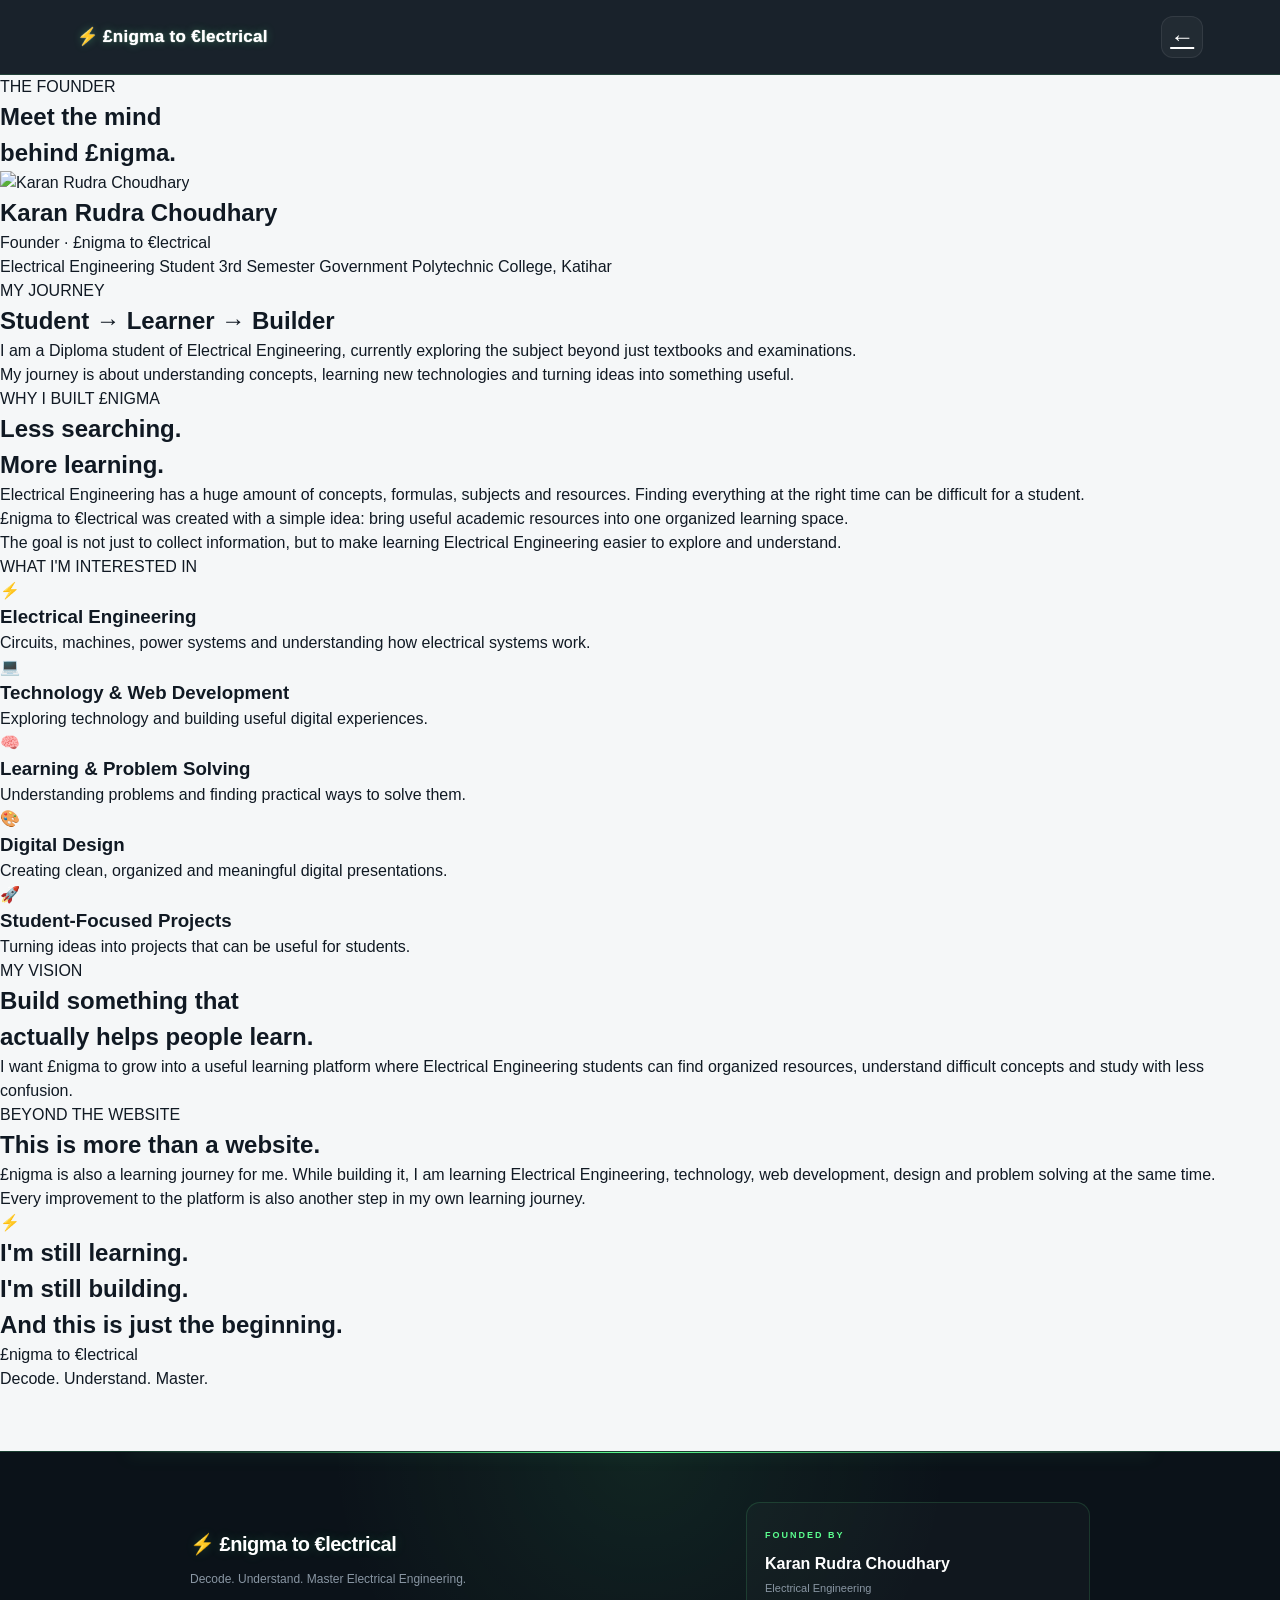
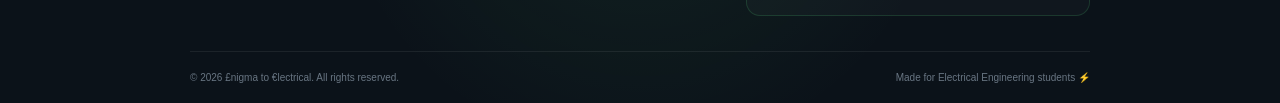
==== founder.html @ 637cfa57 "Add files via upload" ====
<!DOCTYPE html>
<html lang="en">
<head>
    <meta charset="UTF-8">
    <meta name="viewport" content="width=device-width, initial-scale=1.0">

    <title>Founder | £nigma to €lectrical</title>

    <link rel="stylesheet" href="style.css">
</head>

<body>

<header class="header">
    <div class="logo">⚡ £nigma to €lectrical</div>

    <a href="index.html" class="menu-btn" aria-label="Back to Home">
        ←
    </a>
</header>


<main class="founder-page">

    <!-- HERO -->
    <section class="founder-hero">

        <p class="founder-eyebrow">
            THE FOUNDER
        </p>

        <h1>
            Meet the mind<br>
            behind <span>£nigma.</span>
        </h1>

        <!-- PROFILE PHOTO -->
        <div class="founder-photo">
            <div class="founder-photo-inner">
    <img src="image/founder-dp.jpg" alt="Karan Rudra Choudhary">
            </div>
        </div>

        <h2>
            Karan Rudra Choudhary
        </h2>

        <p class="founder-role">
            Founder · £nigma to €lectrical
        </p>

        <div class="founder-meta">
            <span>Electrical Engineering Student</span>
            <span>3rd Semester</span>
            <span>Government Polytechnic College, Katihar</span>
        </div>

    </section>


    <!-- MY JOURNEY -->
    <section class="founder-section">

        <p class="founder-label">
            MY JOURNEY
        </p>

        <h2>
            Student → Learner → Builder
        </h2>

        <p>
            I am a Diploma student of Electrical Engineering,
            currently exploring the subject beyond just textbooks
            and examinations.
        </p>

        <p>
            My journey is about understanding concepts,
            learning new technologies and turning ideas into
            something useful.
        </p>

    </section>


    <!-- WHY I BUILT ENIGMA -->
    <section class="founder-section founder-highlight">

        <p class="founder-label">
            WHY I BUILT £NIGMA
        </p>

        <h2>
            Less searching.<br>
            More learning.
        </h2>

        <p>
            Electrical Engineering has a huge amount of
            concepts, formulas, subjects and resources.
            Finding everything at the right time can be difficult
            for a student.
        </p>

        <p>
            £nigma to €lectrical was created with a simple idea:
            bring useful academic resources into one organized
            learning space.
        </p>

        <p>
            The goal is not just to collect information,
            but to make learning Electrical Engineering
            easier to explore and understand.
        </p>

    </section>


    <!-- INTERESTS -->
    <section class="founder-section">

        <p class="founder-label">
            WHAT I'M INTERESTED IN
        </p>

        <div class="founder-interests">

            <div class="interest-card">
                <span>⚡</span>
                <h3>Electrical Engineering</h3>
                <p>
                    Circuits, machines, power systems and
                    understanding how electrical systems work.
                </p>
            </div>

            <div class="interest-card">
                <span>💻</span>
                <h3>Technology & Web Development</h3>
                <p>
                    Exploring technology and building useful
                    digital experiences.
                </p>
            </div>

            <div class="interest-card">
                <span>🧠</span>
                <h3>Learning & Problem Solving</h3>
                <p>
                    Understanding problems and finding
                    practical ways to solve them.
                </p>
            </div>

            <div class="interest-card">
                <span>🎨</span>
                <h3>Digital Design</h3>
                <p>
                    Creating clean, organized and meaningful
                    digital presentations.
                </p>
            </div>

            <div class="interest-card">
                <span>🚀</span>
                <h3>Student-Focused Projects</h3>
                <p>
                    Turning ideas into projects that can be
                    useful for students.
                </p>
            </div>

        </div>

    </section>


    <!-- MY VISION -->
    <section class="founder-section founder-vision">

        <p class="founder-label">
            MY VISION
        </p>

        <h2>
            Build something that<br>
            actually helps people learn.
        </h2>

        <p>
            I want £nigma to grow into a useful learning platform
            where Electrical Engineering students can find
            organized resources, understand difficult concepts
            and study with less confusion.
        </p>

    </section>


    <!-- BEYOND WEBSITE -->
    <section class="founder-section">

        <p class="founder-label">
            BEYOND THE WEBSITE
        </p>

        <h2>
            This is more than a website.
        </h2>

        <p>
            £nigma is also a learning journey for me.
            While building it, I am learning Electrical Engineering,
            technology, web development, design and problem solving
            at the same time.
        </p>

        <p>
            Every improvement to the platform is also
            another step in my own learning journey.
        </p>

    </section>


    <!-- FINAL MESSAGE -->
    <section class="founder-final">

        <div class="founder-final-icon">
            ⚡
        </div>

        <h2>
            I'm still learning.<br>
            I'm still building.<br>
            And this is just the beginning.
        </h2>

        <div class="founder-brand">
            £nigma to €lectrical
        </div>

        <p>
            Decode. Understand. Master.
        </p>

    </section>

</main>


<footer class="site-footer">

    <div class="footer-container">

        <div class="footer-brand">
            <h2>⚡ £nigma to €lectrical</h2>
            <p>
                Decode. Understand. Master Electrical Engineering.
            </p>
        </div>

        <div class="footer-founder">
            <span>FOUNDED BY</span>
            <h3>Karan Rudra Choudhary</h3>
            <p>Electrical Engineering</p>
        </div>

    </div>

    <div class="footer-bottom">
        <p>
            © 2026 £nigma to €lectrical. All rights reserved.
        </p>

        <p>
            Made for Electrical Engineering students ⚡
        </p>
    </div>

</footer>

</body>
</html>
---- style.css ----
/* =====================================================
   £NIGMA TO €LECTRICAL — PREMIUM STYLE
   ===================================================== */

* {
    margin: 0;
    padding: 0;
    box-sizing: border-box;
}

html {
    scroll-behavior: smooth;
}

body {
    font-family: Arial, Helvetica, sans-serif;
    background: #f5f7f8;
    color: #101923;
    line-height: 1.5;
}


/* ================= HEADER ================= */

.header {
    position: sticky;
    top: 0;
    z-index: 1000;

    display: flex;
    align-items: center;
    justify-content: space-between;

    padding: 16px 20px;

    background: rgba(16, 25, 35, 0.96);
    border-bottom: 1px solid rgba(91, 255, 143, 0.15);

    backdrop-filter: blur(12px);
}

.logo {
    color: white;
    font-size: 17px;
    font-weight: 800;
    letter-spacing: 0.3px;

    text-shadow:
        0 0 1px white,
        0 0 8px rgba(91, 255, 143, 0.35);
}

.menu-btn {
    width: 42px;
    height: 42px;

    display: flex;
    align-items: center;
    justify-content: center;

    border: 1px solid rgba(255,255,255,0.08);
    border-radius: 12px;

    background: rgba(255,255,255,0.04);

    color: white;
    font-size: 24px;

    cursor: pointer;

    transition: 0.25s ease;
}

.menu-btn:hover {
    background: rgba(91,255,143,0.10);
    border-color: rgba(91,255,143,0.40);
    color: #5bff8f;
}


/* ================= HERO ================= */

.hero {
    position: relative;
    overflow: hidden;
    isolation: isolate;

    min-height: 500px;

    display: flex;
    align-items: center;

    color: white;

    background:
        linear-gradient(
            90deg,
            rgba(5, 12, 18, 0.88),
            rgba(5, 12, 18, 0.48),
            rgba(5, 12, 18, 0.72)
        ),
        url("image/steel-tower.jpg");

    background-size: cover;
    background-position: center;
    background-repeat: no-repeat;

    box-shadow:
        inset 0 -80px 100px rgba(3, 10, 15, 0.45);
}

.hero::after {
    content: "";

    position: absolute;
    inset: 0;

    z-index: 1;

    background:
        linear-gradient(
            180deg,
            rgba(3, 9, 14, 0.15),
            rgba(3, 9, 14, 0.05) 45%,
            rgba(3, 9, 14, 0.72)
        );

    pointer-events: none;
}

.hero::before {
    content: "";

    position: absolute;

    width: 300px;
    height: 300px;

    right: -120px;
    bottom: -120px;

    z-index: 1;

    border-radius: 50%;

    background: rgba(91,255,143,0.09);

    filter: blur(55px);
}

.hero-content {
    position: relative;
    z-index: 2;

    max-width: 850px;

    padding: 70px 20px;

    color: white;
}

.eyebrow {
    display: inline-block;

    margin-bottom: 15px;
    padding: 6px 10px;

    color: #5bff8f;

    font-size: 11px;
    font-weight: 800;

    letter-spacing: 3px;

    border: 1px solid rgba(91,255,143,0.25);
    border-radius: 7px;

    background: rgba(91,255,143,0.06);
}

.hero h1 {
    color: #ffffff;

    font-size: clamp(40px, 9vw, 72px);

    line-height: 1.02;

    letter-spacing: -2px;

    text-shadow:
        0 3px 15px rgba(0,0,0,0.65),
        0 5px 30px rgba(0,0,0,0.75);
}

.hero-description {
    max-width: 600px;

    margin-top: 22px;
    padding-left: 14px;

    color: #b9c2cb;

    font-size: 15px;

    border-left: 2px solid rgba(91,255,143,0.55);
}

.scroll-indicator {
    position: absolute;

    right: 7%;
    bottom: 25px;

    z-index: 3;

    color: rgba(255,255,255,0.55);

    font-size: 9px;
    letter-spacing: 4px;
}


/* ================= BUTTON ================= */

.explore-btn,
.unit-btn {
    display: inline-block;

    margin-top: 25px;

    padding: 12px 18px;

    border: 1px solid #5bff8f;
    border-radius: 9px;

    background: transparent;

    color: #5bff8f;

    font-size: 12px;
    font-weight: 800;

    text-decoration: none;

    cursor: pointer;

    transition: 0.25s ease;
}

.explore-btn:hover,
.unit-btn:hover {
    background: #5bff8f;
    color: #101923;

    box-shadow:
        0 0 20px rgba(91,255,143,0.25);

    transform: translateY(-2px);
}


/* ================= SEARCH ================= */

.search-section {
    position: relative;
    z-index: 10;

    max-width: 1050px;

    margin: auto;

    padding: 25px 20px 5px;
}

.search-box {
    display: flex;
    align-items: center;

    width: 100%;
    height: 58px;

    padding: 0 10px 0 18px;

    background: rgba(255,255,255,0.97);

    border: 1px solid rgba(16,25,35,0.10);

    border-radius: 17px;

    box-shadow:
        0 10px 30px rgba(16,25,35,0.07);

    transition: 0.25s ease;
}

.search-box:focus-within {
    transform: translateY(-2px);

    border-color: rgba(91,255,143,0.65);

    box-shadow:
        0 0 0 4px rgba(91,255,143,0.10),
        0 14px 35px rgba(16,25,35,0.09);
}

.search-icon {
    margin-right: 10px;

    color: #7b8793;

    font-size: 22px;
}

#searchInput,
.search-box input {
    flex: 1;

    width: 100%;
    height: 100%;

    border: none;
    outline: none;

    background: transparent;

    color: #101923;

    font-size: 14px;
    font-weight: 600;

    box-shadow: none;
}

#searchInput::placeholder,
.search-box input::placeholder {
    color: #89939e;
}

.mic-btn {
    width: 42px;
    height: 42px;

    display: flex;
    align-items: center;
    justify-content: center;

    flex-shrink: 0;

    border: 1px solid #dce3e8;
    border-radius: 12px;

    background: #f5f7f8;

    cursor: pointer;

    font-size: 18px;

    transition: 0.25s ease;
}

.mic-btn:hover {
    background: #101923;
    border-color: #101923;

    transform: scale(1.05);
}

.mic-btn:disabled {
    opacity: 0.5;
    cursor: not-allowed;
}

.mic-btn.listening {
    background: #101923;
    border-color: #5bff8f;

    box-shadow:
        0 0 0 4px rgba(91,255,143,0.12),
        0 0 20px rgba(91,255,143,0.25);
}

.voice-status {
    margin-top: 8px;

    color: #7b8793;

    font-size: 10px;
}


/* ================= SECTIONS ================= */

.subjects,
.quick-access {
    max-width: 1050px;

    margin: auto;

    padding: 45px 20px;
}

.section-title p {
    color: #7b8793;

    font-size: 10px;
    font-weight: 800;

    letter-spacing: 2px;
}

.section-title h2 {
    margin-top: 4px;

    font-size: 30px;

    letter-spacing: -0.5px;
}


/* ================= SUBJECT GRID ================= */

.subject-grid {
    display: grid;

    gap: 15px;

    margin-top: 25px;
}

.subject-card {
    position: relative;
    overflow: hidden;

    display: flex;

    gap: 16px;

    padding: 20px;

    text-decoration: none;
    color: inherit;

    background:
        linear-gradient(
            145deg,
            rgba(255,255,255,0.98),
            rgba(246,249,250,0.96)
        );

    border: 1px solid rgba(16,25,35,0.08);

    border-radius: 20px;

    box-shadow:
        0 8px 25px rgba(16,25,35,0.06);

    transition:
        transform 0.3s ease,
        border-color 0.3s ease,
        box-shadow 0.3s ease;
}

.subject-card::before {
    content: "";

    position: absolute;

    width: 120px;
    height: 120px;

    right: -55px;
    top: -55px;

    border-radius: 50%;

    background: rgba(91,255,143,0.08);

    transition: 0.35s ease;
}

.subject-card::after {
    content: "→";

    position: absolute;

    right: 18px;
    bottom: 16px;

    color: #8a949e;

    font-size: 18px;
    font-weight: bold;

    opacity: 0;

    transform: translateX(-6px);

    transition: 0.3s ease;
}

.subject-card:hover {
    transform: translateY(-6px);

    border-color: rgba(91,255,143,0.45);

    box-shadow:
        0 15px 35px rgba(16,25,35,0.11);
}

.subject-card:hover::before {
    transform: scale(1.5);

    background: rgba(91,255,143,0.13);
}

.subject-card:hover::after {
    opacity: 1;
    transform: translateX(0);
}


/* ================= SUBJECT ICON ================= */

.subject-icon {
    position: relative;
    z-index: 2;

    min-width: 56px;
    height: 56px;

    display: flex;
    align-items: center;
    justify-content: center;

    border-radius: 16px;

    background: #101923;

    color: white;

    font-size: 23px;

    box-shadow:
        0 6px 15px rgba(16,25,35,0.18);

    transition: 0.3s ease;
}

.subject-card:hover .subject-icon {
    transform: scale(1.06) rotate(-2deg);

    box-shadow:
        0 8px 20px rgba(16,25,35,0.25);
}

.subject-info {
    position: relative;
    z-index: 2;

    flex: 1;
}

.subject-info span {
    color: #8a949e;

    font-size: 10px;
    font-weight: 800;

    letter-spacing: 1.5px;
}

.subject-info h3 {
    margin: 5px 0;

    color: #101923;

    font-size: 18px;
    font-weight: 800;

    line-height: 1.25;
}

.subject-info p {
    margin-top: 5px;

    color: #7b8793;

    font-size: 12px;
}


/* ================= STUDY TOOLS ================= */

.tools-grid {
    display: grid;

    grid-template-columns: 1fr 1fr;

    gap: 14px;

    margin-top: 25px;
}


/* ================= PREMIUM SYLLABUS CARD ================= */

.tool-card.syllabus-card {
    position: relative;
    overflow: hidden;

    padding: 22px;

    background:
        radial-gradient(
            circle at 100% 0%,
            rgba(91,255,143,0.13),
            transparent 145px
        ),
        linear-gradient(
            145deg,
            rgba(255,255,255,0.99),
            rgba(245,248,249,0.96)
        );

    border: 1px solid rgba(16,25,35,0.09);

    border-radius: 20px;

    box-shadow:
        0 8px 25px rgba(16,25,35,0.06);

    transition:
        transform 0.3s ease,
        border-color 0.3s ease,
        box-shadow 0.3s ease;
}

.tool-card.syllabus-card:hover {
    transform: translateY(-5px);

    border-color: rgba(91,255,143,0.48);

    box-shadow:
        0 16px 35px rgba(16,25,35,0.10);
}


/* Decorative glow */

.tool-card.syllabus-card::before {
    content: "";

    position: absolute;

    width: 110px;
    height: 110px;

    right: -55px;
    top: -55px;

    border-radius: 50%;

    background: rgba(91,255,143,0.09);

    transition: 0.35s ease;
}

.tool-card.syllabus-card:hover::before {
    transform: scale(1.5);
}


/* ================= SYLLABUS ICON ================= */

.syllabus-icon {
    position: relative;
    z-index: 2;

    width: 58px;
    height: 58px;

    display: flex;
    align-items: center;
    justify-content: center;

    border-radius: 16px;

    background: #101923;

    border: 1px solid rgba(91,255,143,0.25);

    font-size: 27px;

    box-shadow:
        0 7px 18px rgba(16,25,35,0.17);

    transition: 0.3s ease;
}

.syllabus-card:hover .syllabus-icon {
    transform: translateY(-2px) scale(1.05);

    border-color: rgba(91,255,143,0.55);

    box-shadow:
        0 9px 22px rgba(16,25,35,0.22);
}


/* ================= SYLLABUS CONTENT ================= */

.syllabus-content {
    position: relative;
    z-index: 2;

    margin-top: 16px;
}

.syllabus-content h3 {
    margin: 0;

    color: #101923;

    font-size: 18px;
    font-weight: 800;

    line-height: 1.25;
}

.syllabus-line {
    display: block;

    width: 42px;
    height: 3px;

    margin: 9px 0;

    border-radius: 10px;

    background: #19d989;

    box-shadow:
        0 0 8px rgba(25,217,137,0.20);
}

.syllabus-content p {
    margin: 0;

    color: #7b8793;

    font-size: 11px;
}


/* ================= PDF BUTTONS ================= */

.tool-card.syllabus-card .tool-actions {
    position: relative;
    z-index: 2;

    width: 100%;

    display: flex;
    flex-direction: column;

    gap: 9px;

    margin-top: 19px;
}

.tool-card.syllabus-card .tool-btn {
    position: relative;

    width: 100%;
    height: 46px;

    display: flex;
    align-items: center;
    justify-content: center;

    padding: 0 45px;

    border-radius: 11px;

    text-decoration: none;

    font-size: 12px;
    font-weight: 700;

    box-sizing: border-box;

    transition:
        transform 0.25s ease,
        box-shadow 0.25s ease,
        background 0.25s ease,
        border-color 0.25s ease;
}


/* Button left icon */

.tool-card.syllabus-card .tool-btn > span:first-child {
    position: absolute;

    left: 18px;

    font-size: 18px;
}


/* Arrow */

.tool-card.syllabus-card .tool-btn .arrow {
    position: absolute;

    right: 16px;

    font-size: 23px;
    font-weight: 300;

    line-height: 1;
}


/* Open */

.tool-card.syllabus-card .open-btn {
    background:
        linear-gradient(
            135deg,
            #073d34,
            #082923
        );

    color: #ffffff;

    border: 1px solid rgba(91,255,143,0.65);

    box-shadow:
        0 6px 15px rgba(0,70,55,0.16);
}

.tool-card.syllabus-card .open-btn:hover {
    transform: translateY(-2px);

    background:
        linear-gradient(
            135deg,
            #084a3e,
            #07332d
        );

    box-shadow:
        0 10px 22px rgba(0,90,65,0.23);
}


/* Download */

.tool-card.syllabus-card .download-btn {
    background: rgba(255,255,255,0.90);

    color: #14202b;

    border: 1px solid rgba(20,32,43,0.16);

    box-shadow:
        0 4px 12px rgba(20,32,43,0.05);
}

.tool-card.syllabus-card .download-btn > span:first-child {
    color: #116b61;
}

.tool-card.syllabus-card .download-btn:hover {
    transform: translateY(-2px);

    background: #ffffff;

    border-color: rgba(20,32,43,0.28);

    box-shadow:
        0 8px 18px rgba(20,32,43,0.08);
}


/* ================= UNIT PAGE ================= */

.unit-card {
    transition:
        transform 0.25s ease,
        border-color 0.25s ease,
        box-shadow 0.25s ease;
}

.unit-card:hover {
    transform: translateY(-3px);

    border-color: rgba(91,255,143,0.65);

    box-shadow:
        0 10px 25px rgba(0,0,0,0.08);
}

.unit-number {
    transition: 0.25s ease;
}

.unit-card:hover .unit-number {
    background: #101923;
    color: #5bff8f;
}


/* ================= FOOTER ================= */

.site-footer {
    position: relative;

    margin-top: 60px;

    padding: 50px 20px 0;

    background:
        radial-gradient(
            circle at 50% 0%,
            rgba(91,255,143,0.08),
            transparent 45%
        ),
        #0b1219;

    color: #ffffff;

    border-top: 1px solid rgba(91,255,143,0.18);

    overflow: hidden;
}

.site-footer::before {
    content: "";

    position: absolute;

    top: 0;
    left: 10%;
    right: 10%;

    height: 1px;

    background:
        linear-gradient(
            90deg,
            transparent,
            #5bff8f,
            transparent
        );

    box-shadow:
        0 0 15px rgba(91,255,143,0.5);
}

.footer-container {
    max-width: 900px;

    margin: auto;

    display: grid;

    grid-template-columns: 1.5fr 1fr;

    gap: 40px;

    align-items: center;

    padding-bottom: 35px;
}

.footer-brand h2 {
    color: #ffffff;

    font-size: 20px;

    letter-spacing: -0.5px;

    text-shadow:
        0 0 12px rgba(91,255,143,0.18);
}

.footer-brand p {
    max-width: 320px;

    margin-top: 10px;

    color: #8996a3;

    font-size: 12px;

    line-height: 1.7;
}

.footer-founder {
    padding: 18px;

    border: 1px solid rgba(91,255,143,0.14);

    border-radius: 14px;

    background: rgba(255,255,255,0.025);

    transition:
        transform 0.25s ease,
        border-color 0.25s ease,
        box-shadow 0.25s ease;
}

.footer-founder:hover {
    transform: translateY(-3px);

    border-color: rgba(91,255,143,0.45);

    box-shadow:
        0 10px 25px rgba(0,0,0,0.20);
}

.footer-founder span {
    color: #5bff8f;

    font-size: 9px;
    font-weight: 800;

    letter-spacing: 2px;
}

.footer-founder h3 {
    margin-top: 7px;

    color: #ffffff;

    font-size: 16px;
}

.footer-founder p {
    margin-top: 4px;

    color: #8996a3;

    font-size: 11px;
}

.footer-bottom {
    max-width: 900px;

    margin: auto;

    padding: 18px 0;

    display: flex;
    justify-content: space-between;

    gap: 15px;

    border-top: 1px solid rgba(255,255,255,0.07);

    color: #687582;

    font-size: 10px;
}


/* =====================================================
   DESKTOP
   ===================================================== */

@media (min-width: 700px) {

    .header {
        padding-left: 6%;
        padding-right: 6%;
    }

    .hero-content {
        padding-left: 8%;
    }

    .subject-grid {
        grid-template-columns: 1fr 1fr;
    }

    .tools-grid {
        grid-template-columns: 1fr 1fr;
    }

}


/* =====================================================
   MOBILE
   ===================================================== */

@media (max-width: 699px) {

    .header {
        padding: 13px 18px;
    }

    .logo {
        font-size: 15px;
    }


    /* HERO */

    .hero {
        min-height: 540px;
    }

    .hero-content {
        padding: 60px 20px;
    }

    .hero h1 {
        font-size: 43px;
    }

    .hero-description {
        font-size: 14px;
    }


    /* SEARCH */

    .search-section {
        padding: 25px 20px 5px;
    }


    /* SECTIONS */

    .subjects,
    .quick-access {
        padding: 45px 20px;
    }

    .section-title h2 {
        font-size: 30px;
    }


    /* SUBJECTS */

    .subject-grid {
        grid-template-columns: 1fr;
    }

    .subject-card {
        padding: 18px;

        border-radius: 18px;

        gap: 14px;
    }

    .subject-icon {
        min-width: 54px;
        height: 54px;

        border-radius: 15px;
    }

    .subject-info h3 {
        font-size: 17px;
    }

    .subject-info p {
        font-size: 11px;
    }


    /* SYLLABUS */

    .tools-grid {
        grid-template-columns: 1fr;

        gap: 18px;

        margin-top: 22px;
    }

    .tool-card.syllabus-card {
        padding: 21px;

        border-radius: 20px;
    }

    .syllabus-icon {
        width: 58px;
        height: 58px;

        font-size: 27px;
    }

    .syllabus-content {
        margin-top: 15px;
    }

    .syllabus-content h3 {
        font-size: 19px;
    }

    .syllabus-content p {
        font-size: 11px;
    }

    .tool-card.syllabus-card .tool-actions {
        margin-top: 18px;

        gap: 9px;
    }

    .tool-card.syllabus-card .tool-btn {
        height: 48px;

        font-size: 12px;

        border-radius: 11px;
    }


    /* FOOTER */

    .site-footer {
        margin-top: 40px;

        padding-top: 42px;
    }

    .footer-container {
        grid-template-columns: 1fr;

        gap: 25px;
    }

    .footer-founder {
        padding: 16px;
    }

    .footer-bottom {
        flex-direction: column;

        text-align: center;

        gap: 7px;
    }

}


/* =====================================================
   SMALL PHONES
   ===================================================== */

@media (max-width: 380px) {

    .logo {
        font-size: 14px;
    }

    .hero h1 {
        font-size: 39px;
    }

    .subjects,
    .quick-access {
        padding-left: 16px;
        padding-right: 16px;
    }

    .tool-card.syllabus-card {
        padding: 19px;
    }

    .tool-card.syllabus-card .tool-btn {
        font-size: 11px;
    }

}
/* =====================================================
   BACK TO TOP BUTTON
   ===================================================== */

.back-to-top {
    position: fixed;

    right: 20px;
    bottom: 22px;

    width: 48px;
    height: 48px;

    display: flex;
    align-items: center;
    justify-content: center;

    border: 1px solid rgba(91,255,143,0.45);
    border-radius: 15px;

    background: rgba(16,25,35,0.94);

    color: #5bff8f;

    font-size: 24px;
    font-weight: 700;

    cursor: pointer;

    z-index: 999;

    opacity: 0;
    visibility: hidden;

    transform: translateY(15px);

    box-shadow:
        0 8px 25px rgba(16,25,35,0.20),
        0 0 15px rgba(91,255,143,0.08);

    backdrop-filter: blur(10px);

    transition:
        opacity 0.3s ease,
        visibility 0.3s ease,
        transform 0.3s ease,
        background 0.25s ease,
        box-shadow 0.25s ease;
}


/* Visible */

.back-to-top.show {
    opacity: 1;
    visibility: visible;

    transform: translateY(0);
}


/* Hover */

.back-to-top:hover {
    background: #5bff8f;

    color: #101923;

    border-color: #5bff8f;

    transform: translateY(-4px);

    box-shadow:
        0 12px 28px rgba(16,25,35,0.22),
        0 0 22px rgba(91,255,143,0.22);
}


/* Click */

.back-to-top:active {
    transform: translateY(-1px) scale(0.96);
}


/* Mobile */

@media (max-width: 699px) {

    .back-to-top {
        right: 16px;
        bottom: 18px;

        width: 45px;
        height: 45px;

        border-radius: 14px;

        font-size: 22px;
    }

}

/* =====================================================
   SCROLL REVEAL ANIMATION
   ===================================================== */

.subject-card,
.syllabus-card {
    opacity: 0;
    transform: translateY(25px);

    transition:
        opacity 0.6s ease,
        transform 0.6s ease,
        border-color 0.3s ease,
        box-shadow 0.3s ease;
}


/* Visible state */

.subject-card.reveal,
.syllabus-card.reveal {
    opacity: 1;
    transform: translateY(0);
}


/* Stagger effect */

.subject-card:nth-child(2) {
    transition-delay: 0.08s;
}

.subject-card:nth-child(3) {
    transition-delay: 0.16s;
}

.subject-card:nth-child(4) {
    transition-delay: 0.24s;
}

.subject-card:nth-child(5) {
    transition-delay: 0.32s;
}

.syllabus-card:nth-child(2) {
    transition-delay: 0.12s;
}


/* Accessibility */

@media (prefers-reduced-motion: reduce) {

    .subject-card,
    .syllabus-card {
        opacity: 1;
        transform: none;
        transition: none;
    }

}
/* =====================================================
   STEP 3 — MOBILE UI POLISH
   ===================================================== */

@media (max-width: 699px) {

    /* Better touch experience */
    .explore-btn,
    .unit-btn,
    .tool-btn,
    .menu-btn,
    .mic-btn,
    .back-to-top {
        -webkit-tap-highlight-color: transparent;
    }


    /* Subject card */
    .subject-card {
        min-height: 92px;
        align-items: center;
    }

    .subject-info {
        min-width: 0;
        padding-right: 18px;
    }

    .subject-info h3 {
        overflow-wrap: anywhere;
    }


    /* Keep subject arrow visible on touch devices */
    .subject-card::after {
        opacity: 0.75;
        transform: translateX(0);
        right: 14px;
        bottom: 13px;
        font-size: 16px;
    }


    /* Search box */
    .search-box {
        height: 56px;
        padding-left: 15px;
        border-radius: 15px;
    }

    .search-icon {
        font-size: 20px;
        margin-right: 8px;
    }

    .mic-btn {
        width: 40px;
        height: 40px;
        border-radius: 11px;
    }


    /* Syllabus buttons */
    .tool-card.syllabus-card .tool-btn {
        min-height: 48px;
        padding-left: 42px;
        padding-right: 42px;
    }


    /* Footer text safety */
    .footer-founder h3,
    .footer-brand h2 {
        overflow-wrap: anywhere;
    }


    /* Prevent accidental horizontal overflow */
    body {
        overflow-x: hidden;
    }


  /* =====================================================
   STEP 4 — SEARCH MESSAGE POLISH
   ===================================================== */

#searchMessage {
    display: none;

    margin-top: 18px;
    padding: 15px 18px;

    border: 1px solid rgba(91,255,143,0.20);
    border-radius: 14px;

    background: rgba(91,255,143,0.06);

    color: #52606c;

    font-size: 12px;
    font-weight: 600;

    text-align: center;

    animation: searchMessageIn 0.3s ease;
}

#searchMessage.show {
    display: block;
}

#searchMessage::before {
    content: "⌕";

    display: block;

    margin-bottom: 5px;

    color: #19d989;

    font-size: 22px;
    font-weight: 700;
}

@keyframes searchMessageIn {

    from {
        opacity: 0;
        transform: translateY(8px);
    }

    to {
        opacity: 1;
        transform: translateY(0);
    }

}
  /* =====================================================
   MOBILE MENU
   ===================================================== */

#mobileMenu {
    position: fixed;

    top: 0;
    left: 0;

    width: 100%;
    height: 100vh;

    z-index: 2000;

    display: flex;
    align-items: flex-start;
    justify-content: flex-end;

    padding: 75px 16px 20px;

    background: rgba(5, 12, 18, 0.72);

    backdrop-filter: blur(10px);
}

.mobile-menu-inner {
    width: min(330px, 100%);

    padding: 22px;

    background:
        linear-gradient(
            145deg,
            #101923,
            #0b151d
        );

    border: 1px solid rgba(91,255,143,0.25);

    border-radius: 20px;

    box-shadow:
        0 20px 50px rgba(0,0,0,0.35),
        0 0 25px rgba(91,255,143,0.06);

    animation: mobileMenuIn 0.25s ease;
}

.mobile-menu-title {
    padding-bottom: 18px;
    margin-bottom: 10px;

    color: #ffffff;

    font-size: 16px;
    font-weight: 800;

    border-bottom: 1px solid rgba(255,255,255,0.08);
}

.mobile-menu-inner a {
    display: block;

    padding: 15px 10px;

    color: #d9e1e7;

    font-size: 14px;
    font-weight: 700;

    text-decoration: none;

    border-bottom: 1px solid rgba(255,255,255,0.06);

    transition: 0.2s ease;
}

.mobile-menu-inner a:hover {
    padding-left: 15px;

    color: #5bff8f;

    background: rgba(91,255,143,0.05);
}

.mobile-menu-inner #closeMenu {
    width: 100%;

    margin-top: 18px;
    padding: 12px;

    border: 1px solid rgba(91,255,143,0.35);
    border-radius: 10px;

    background: rgba(91,255,143,0.06);

    color: #5bff8f;

    font-size: 12px;
    font-weight: 800;

    cursor: pointer;

    transition: 0.2s ease;
}

.mobile-menu-inner #closeMenu:hover {
    background: #5bff8f;
    color: #101923;
}

@keyframes mobileMenuIn {

    from {
        opacity: 0;
        transform: translateY(-12px);
    }

    to {
        opacity: 1;
        transform: translateY(0);
    }

}


/* Desktop par mobile menu hide */

@media (min-width: 700px) {

    #mobileMenu {
        display: none;
    }

}
  /* =====================================================
   ABOUT PAGE
   ===================================================== */

.about-page {
    max-width: 1100px;
    margin: 0 auto;
    padding: 70px 24px 90px;
}

.about-hero {
    min-height: 55vh;
    display: flex;
    flex-direction: column;
    justify-content: center;
    padding: 50px 0;
}

.about-hero h1 {
    margin: 14px 0 22px;

    color: #101923;

    font-size: clamp(44px, 8vw, 82px);
    line-height: 0.98;
    letter-spacing: -3px;
}

.about-intro {
    max-width: 560px;

    color: #52606c;

    font-size: 17px;
    line-height: 1.7;
}

.about-block {
    padding: 70px 0;

    border-top: 1px solid rgba(16,25,35,0.10);
}

.about-label {
    margin-bottom: 16px;

    color: #19d989;

    font-size: 11px;
    font-weight: 800;
    letter-spacing: 2px;
}

.about-block h2 {
    max-width: 800px;

    margin-bottom: 28px;

    color: #101923;

    font-size: clamp(28px, 5vw, 48px);
    line-height: 1.12;
}

.about-block > p:not(.about-label) {
    max-width: 780px;

    margin-bottom: 18px;

    color: #52606c;

    font-size: 15px;
    line-height: 1.8;
}


/* FEATURES */

.about-features {
    display: grid;

    grid-template-columns:
        repeat(3, 1fr);

    gap: 18px;

    margin-top: 35px;
}

.about-feature {
    padding: 28px;

    background: #ffffff;

    border: 1px solid rgba(16,25,35,0.10);
    border-radius: 18px;

    box-shadow:
        0 10px 30px rgba(16,25,35,0.06);

    transition:
        transform 0.3s ease,
        border-color 0.3s ease,
        box-shadow 0.3s ease;
}

.about-feature:hover {
    transform: translateY(-5px);

    border-color: rgba(25,217,137,0.40);

    box-shadow:
        0 16px 35px rgba(16,25,35,0.10);
}

.about-feature span {
    display: block;

    margin-bottom: 18px;

    font-size: 30px;
}

.about-feature h3 {
    margin-bottom: 10px;

    color: #101923;

    font-size: 18px;
}

.about-feature p {
    color: #52606c;

    font-size: 13px;
    line-height: 1.7;
}


/* MISSION */

.about-mission-page {
    margin: 20px 0 70px;
    padding: 55px 35px;

    background:
        linear-gradient(
            145deg,
            #101923,
            #17242d
        );

    border-radius: 24px;

    box-shadow:
        0 20px 45px rgba(16,25,35,0.16);
}

.about-mission-page .about-label {
    color: #5bff8f;
}

.about-mission-page h2 {
    max-width: 850px;

    margin: 0;

    color: #ffffff;

    font-size: clamp(28px, 5vw, 48px);
    line-height: 1.15;
}


/* FINAL */

.about-final {
    padding: 70px 20px;

    text-align: center;
}

.about-final > span {
    font-size: 36px;
}

.about-final h2 {
    margin: 18px 0 12px;

    color: #101923;

    font-size: clamp(28px, 5vw, 44px);
}

.about-final p {
    max-width: 500px;

    margin: 0 auto;

    color: #52606c;

    font-size: 14px;
    line-height: 1.7;
}


/* MOBILE */

@media (max-width: 699px) {

    .about-page {
        padding: 45px 18px 65px;
    }

    .about-hero {
        min-height: 50vh;
        padding: 30px 0;
    }

    .about-hero h1 {
        letter-spacing: -2px;
    }

    .about-intro {
        font-size: 15px;
    }

    .about-block {
        padding: 55px 0;
    }

    .about-features {
        grid-template-columns: 1fr;
    }

    .about-feature {
        padding: 24px;
    }

    .about-mission-page {
        padding: 40px 24px;
        border-radius: 20px;
    }

    .about-final {
        padding: 50px 10px;
    }
}
  /* ================================
   FOUNDER PAGE
================================ */

.founder-page {
    min-height: 100vh;
    background:
        radial-gradient(circle at 50% 10%, rgba(91,255,143,0.08), transparent 35%),
        #071018;
    color: #fff;
}


/* HERO */

.founder-hero {
    text-align: center;
    padding: 80px 20px 65px;
    max-width: 900px;
    margin: auto;
}

.founder-eyebrow,
.founder-label {
    color: #5bff8f;
    font-size: 0.75rem;
    font-weight: 700;
    letter-spacing: 3px;
    margin-bottom: 15px;
}

.founder-hero h1 {
    font-size: clamp(2.5rem, 8vw, 5rem);
    line-height: 1.02;
    margin: 0 0 35px;
}

.founder-hero h1 span {
    color: #5bff8f;
}


/* PROFILE PHOTO */

.founder-photo {
    width: 170px;
    height: 170px;
    margin: 0 auto 25px;
    padding: 5px;
    border-radius: 50%;
    background: linear-gradient(135deg, #5bff8f, #173f2a, #5bff8f);
    box-shadow:
        0 0 0 4px rgba(91,255,143,0.08),
        0 0 35px rgba(91,255,143,0.22);
}

.founder-photo-inner {
    width: 100%;
    height: 100%;
    border-radius: 50%;
    background: #101b23;
    display: flex;
    align-items: center;
    justify-content: center;
    overflow: hidden;
}
.founder-photo-inner img {
    width: 100%;
    height: 100%;
    display: block;
    object-fit: cover;
    object-position: center;
}
.founder-photo-inner span {
    font-size: 3rem;
    font-weight: 800;
    color: #5bff8f;
}

.founder-hero h2 {
    font-size: 2rem;
    margin: 10px 0 5px;
}

.founder-role {
    color: #5bff8f;
    margin: 0 0 18px;
}

.founder-meta {
    display: flex;
    justify-content: center;
    flex-wrap: wrap;
    gap: 8px;
}

.founder-meta span {
    padding: 8px 13px;
    border: 1px solid rgba(91,255,143,0.15);
    border-radius: 50px;
    background: rgba(255,255,255,0.025);
    color: #b9c5cc;
    font-size: 0.82rem;
}


/* CONTENT SECTIONS */

.founder-section {
    max-width: 900px;
    margin: 0 auto;
    padding: 75px 20px;
}

.founder-section h2 {
    font-size: clamp(1.8rem, 5vw, 3rem);
    line-height: 1.15;
    margin: 0 0 25px;
}

.founder-section p {
    max-width: 750px;
    color: #b8c4ca;
    line-height: 1.8;
    font-size: 1rem;
    margin: 0 0 18px;
}


/* HIGHLIGHT */

.founder-highlight {
    border-top: 1px solid rgba(91,255,143,0.12);
    border-bottom: 1px solid rgba(91,255,143,0.12);
}


/* INTEREST CARDS */

.founder-interests {
    display: grid;
    grid-template-columns: repeat(2, 1fr);
    gap: 18px;
    margin-top: 30px;
}

.interest-card {
    padding: 25px;
    border: 1px solid rgba(91,255,143,0.12);
    border-radius: 18px;
    background: linear-gradient(
        145deg,
        rgba(255,255,255,0.035),
        rgba(255,255,255,0.01)
    );
    transition: 0.25s ease;
}

.interest-card:hover {
    transform: translateY(-4px);
    border-color: rgba(91,255,143,0.35);
    box-shadow: 0 10px 30px rgba(0,0,0,0.25);
}

.interest-card span {
    font-size: 1.8rem;
}

.interest-card h3 {
    margin: 15px 0 8px;
    font-size: 1.1rem;
}

.interest-card p {
    font-size: 0.9rem;
    line-height: 1.6;
    margin: 0;
}


/* VISION */

.founder-vision {
    text-align: center;
}

.founder-vision p {
    margin-left: auto;
    margin-right: auto;
}


/* FINAL */

.founder-final {
    text-align: center;
    padding: 100px 20px 110px;
    background:
        radial-gradient(
            circle at center,
            rgba(91,255,143,0.09),
            transparent 60%
        );
}

.founder-final-icon {
    font-size: 2rem;
    margin-bottom: 25px;
}

.founder-final h2 {
    font-size: clamp(1.8rem, 5vw, 3.2rem);
    line-height: 1.2;
    margin: 0 auto 35px;
}

.founder-brand {
    color: #5bff8f;
    font-size: 1.4rem;
    font-weight: 800;
}

.founder-final p {
    color: #8e9ba2;
    margin-top: 8px;
}


/* MOBILE */

@media (max-width: 600px) {

    .founder-hero {
        padding: 55px 18px 45px;
    }

    .founder-photo {
        width: 145px;
        height: 145px;
    }

    .founder-photo-inner span {
        font-size: 2.5rem;
    }

    .founder-hero h2 {
        font-size: 1.6rem;
    }

    .founder-section {
        padding: 55px 18px;
    }

    .founder-interests {
        grid-template-columns: 1fr;
    }

    .founder-final {
        padding: 75px 18px 85px;
    }
}
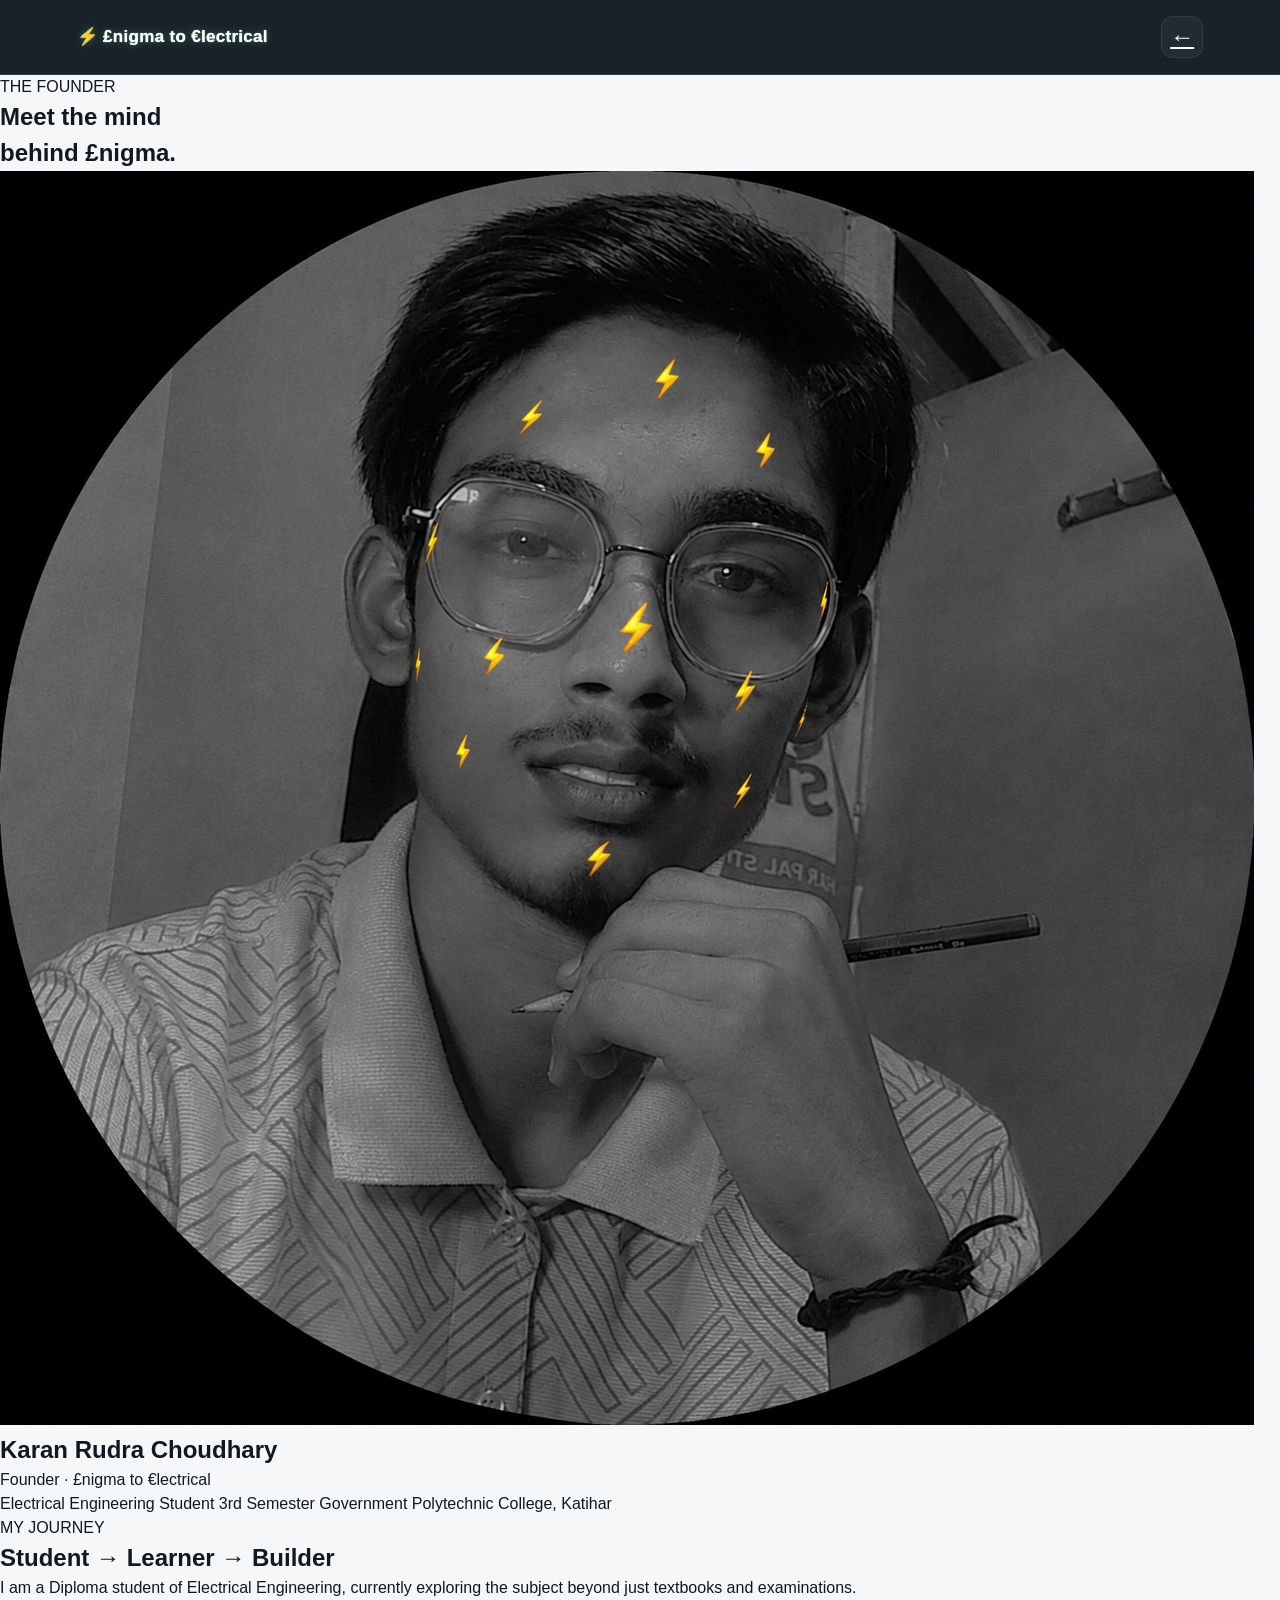
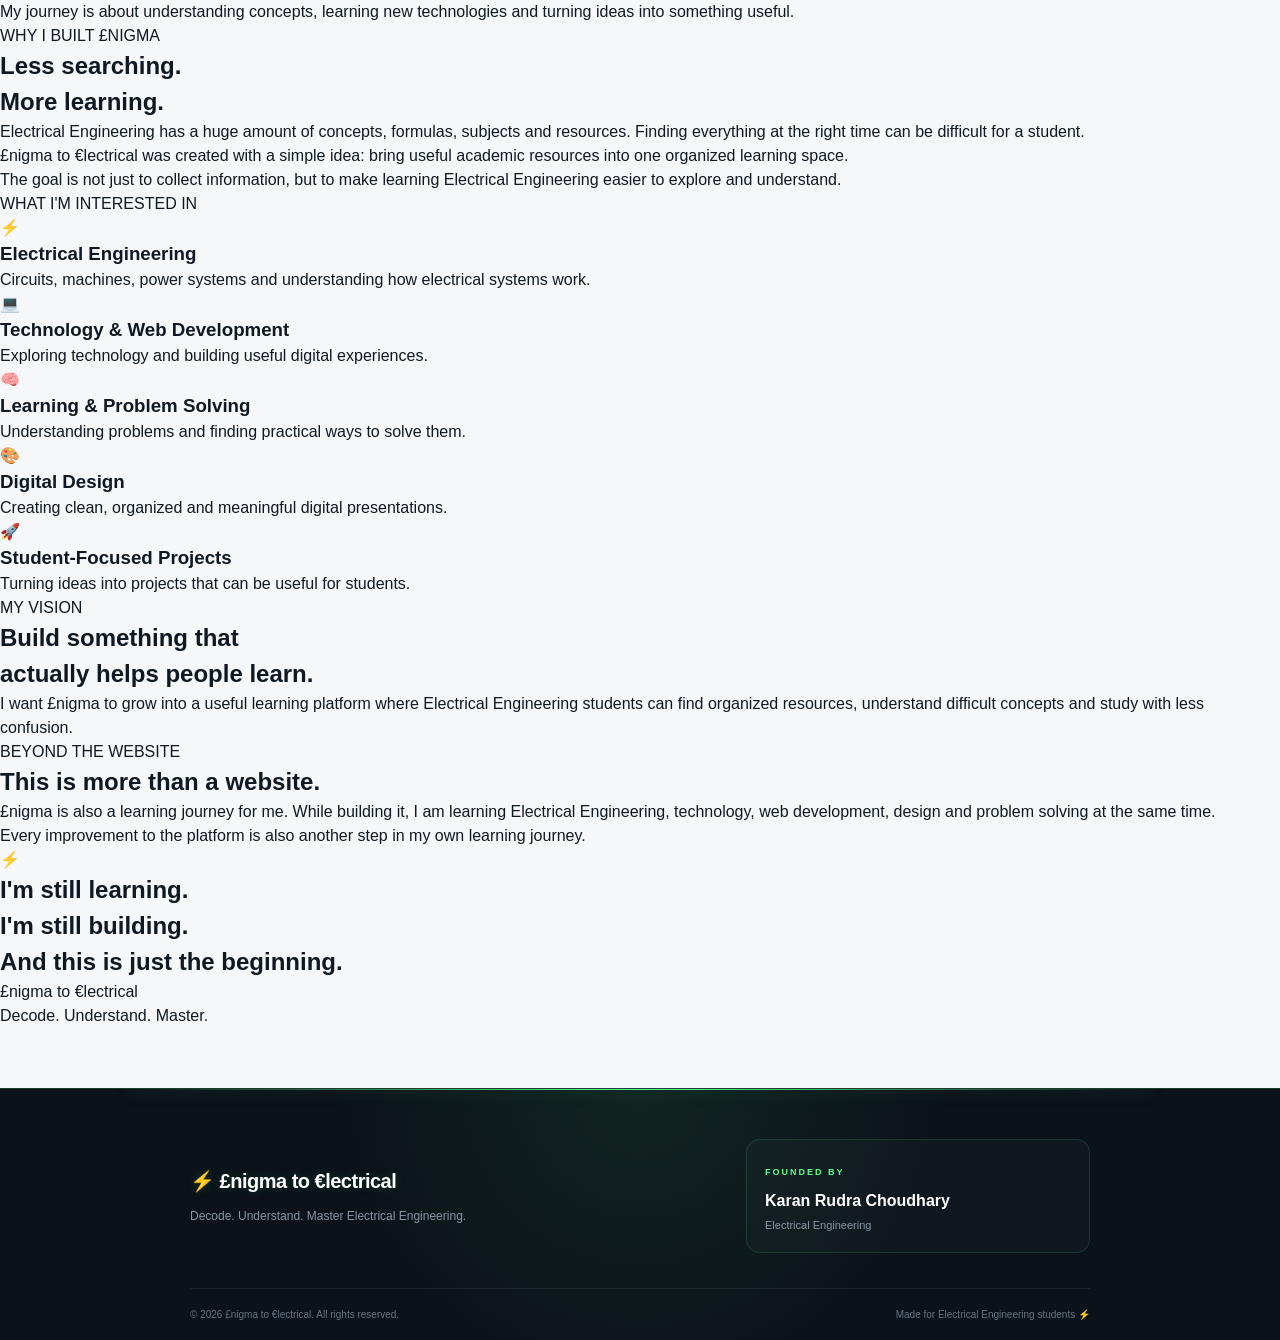
==== commit d57007f8: "Fix image source path for founder photo" ====
--- a/founder.html
+++ b/founder.html
@@ -37,7 +37,7 @@
         <!-- PROFILE PHOTO -->
         <div class="founder-photo">
             <div class="founder-photo-inner">
-    <img src="image/founder-dp.jpg" alt="Karan Rudra Choudhary">
+    <img src="founder-dp.jpg" alt="Karan Rudra Choudhary">
             </div>
         </div>
 
@@ -283,4 +283,4 @@
 </footer>
 
 </body>
-</html>+</html>
